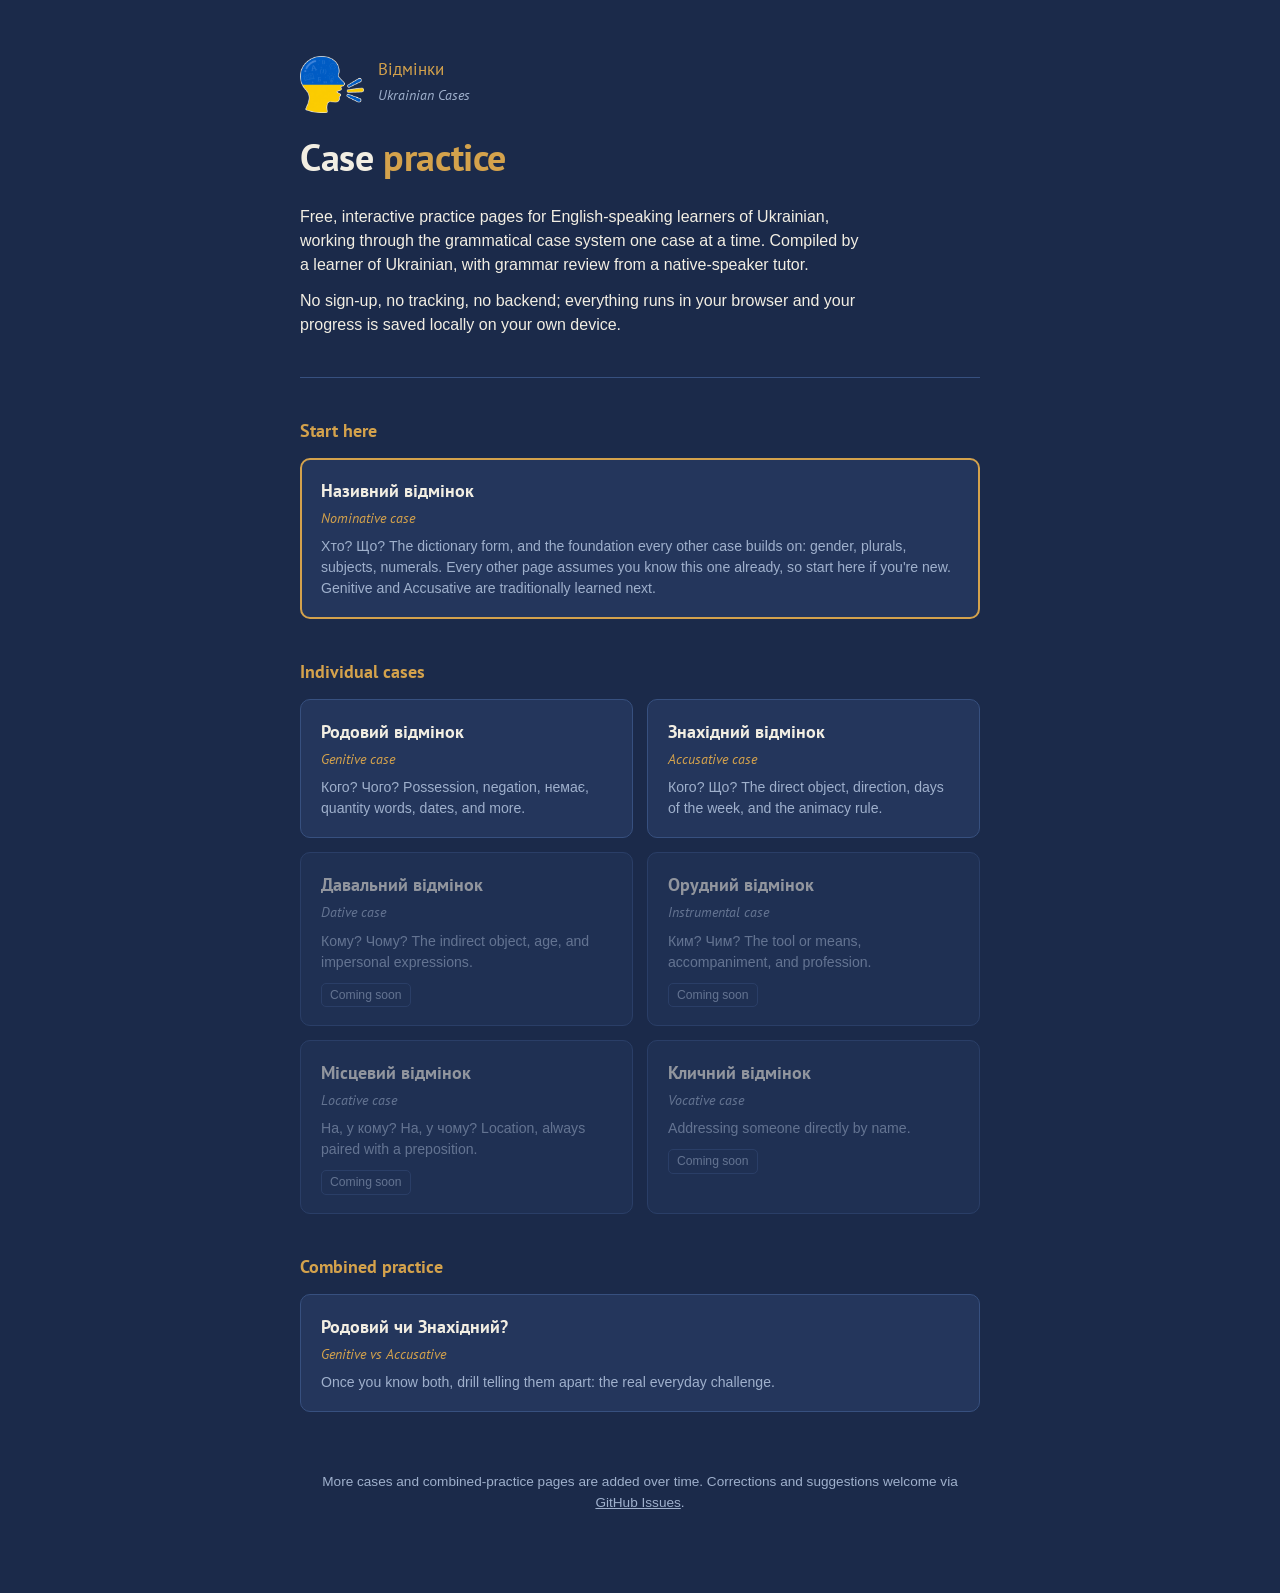
==== index.html @ 448870b7 "Ukrainian Cases: interactive grammar practice site Self-contained, offline-friendly practice pages f" ====
<!DOCTYPE html>
<html lang="uk">
<head>
<meta charset="UTF-8">
<meta name="viewport" content="width=device-width, initial-scale=1.0">
<meta name="color-scheme" content="dark">
<title>Відмінки: Ukrainian Cases Practice</title>
<link rel="preconnect" href="https://fonts.googleapis.com">
<link rel="preconnect" href="https://fonts.gstatic.com" crossorigin>
<link href="https://fonts.googleapis.com/css2?family=PT+Sans:ital,wght@0,400;0,700;1,400;1,700&display=swap" rel="stylesheet">
<link rel="stylesheet" href="shared/style.css">
</head>
<body>
<div class="page-bg">
<div class="wrap">
  <div class="hero">
    <div class="brand-row">
      <img class="ua-logo" src="assets/logo.png" width="64" height="57" alt="Logo: a profile speaking in the colours of the Ukrainian flag">
      <div>
        <p class="eyebrow-uk">Відмінки</p>
        <p class="eyebrow-en">Ukrainian Cases</p>
      </div>
    </div>
    <h1>Case <span class="q-word">practice</span></h1>
    <div class="summary-box">
      <p>Free, interactive practice pages for English-speaking learners of Ukrainian, working through the
      grammatical case system one case at a time. Compiled by a learner of Ukrainian, with grammar review from
      a native-speaker tutor.</p>
      <p>No sign-up, no tracking, no backend; everything runs in your browser and your progress is saved
      locally on your own device.</p>
    </div>
  </div>

  <div class="index-section">
    <h2>Start here</h2>
    <div class="case-grid">
      <a class="case-card featured" href="nominative_case.html">
        <span class="case-uk">Називний відмінок</span>
        <span class="case-en">Nominative case</span>
        <p class="case-desc">Хто? Що? The dictionary form, and the foundation every other case builds on:
        gender, plurals, subjects, numerals. Every other page assumes you know this one already, so start here
        if you're new. Genitive and Accusative are traditionally learned next.</p>
      </a>
    </div>
  </div>

  <div class="index-section">
    <h2>Individual cases</h2>
    <div class="case-grid">
      <a class="case-card" href="genitive_case.html">
        <span class="case-uk">Родовий відмінок</span>
        <span class="case-en">Genitive case</span>
        <p class="case-desc">Кого? Чого? Possession, negation, немає, quantity words, dates, and more.</p>
      </a>
      <a class="case-card" href="accusative_case.html">
        <span class="case-uk">Знахідний відмінок</span>
        <span class="case-en">Accusative case</span>
        <p class="case-desc">Кого? Що? The direct object, direction, days of the week, and the animacy rule.</p>
      </a>
      <div class="case-card disabled">
        <span class="case-uk">Давальний відмінок</span>
        <span class="case-en">Dative case</span>
        <p class="case-desc">Кому? Чому? The indirect object, age, and impersonal expressions.</p>
        <span class="case-soon">Coming soon</span>
      </div>
      <div class="case-card disabled">
        <span class="case-uk">Орудний відмінок</span>
        <span class="case-en">Instrumental case</span>
        <p class="case-desc">Ким? Чим? The tool or means, accompaniment, and profession.</p>
        <span class="case-soon">Coming soon</span>
      </div>
      <div class="case-card disabled">
        <span class="case-uk">Місцевий відмінок</span>
        <span class="case-en">Locative case</span>
        <p class="case-desc">На, у кому? На, у чому? Location, always paired with a preposition.</p>
        <span class="case-soon">Coming soon</span>
      </div>
      <div class="case-card disabled">
        <span class="case-uk">Кличний відмінок</span>
        <span class="case-en">Vocative case</span>
        <p class="case-desc">Addressing someone directly by name.</p>
        <span class="case-soon">Coming soon</span>
      </div>
    </div>
  </div>

  <div class="index-section">
    <h2>Combined practice</h2>
    <div class="case-grid">
      <a class="case-card" href="genitive_vs_accusative.html">
        <span class="case-uk">Родовий чи Знахідний?</span>
        <span class="case-en">Genitive vs Accusative</span>
        <p class="case-desc">Once you know both, drill telling them apart: the real everyday challenge.</p>
      </a>
    </div>
  </div>

  <footer>More cases and combined-practice pages are added over time. Corrections and suggestions welcome via <a href="https://github.com/hazymat/ukrainian-cases/issues" style="color:#9FB0CC">GitHub Issues</a>.</footer>
</div>
</div>
</body>
</html>
---- shared/style.css ----
/* Shared house style for the Ukrainian Cases practice pages. See CONVENTIONS.md. */
*{box-sizing:border-box}
html{background:#1B2A4A}
body{margin:0;background:#1B2A4A;color:#F2EEE3;font-family:-apple-system,BlinkMacSystemFont,'Segoe UI',Roboto,sans-serif;line-height:1.5}
.page-bg{background:#1B2A4A;min-height:100vh;min-height:100dvh;color:#F2EEE3}
.wrap{max-width:720px;margin:0 auto;padding:0 20px 80px}
.hero{padding:56px 0 28px;border-bottom:1px solid #37507F}
.home-link{display:inline-block;color:#9FB0CC;font-size:0.82rem;text-decoration:none;margin:0 0 18px}
.home-link:hover{color:#D4A24C}
.brand-row{display:flex;align-items:center;gap:14px;margin:0 0 16px}
.ua-logo{flex-shrink:0;display:block}
.eyebrow-uk{display:block;color:#D4A24C;font-family:'PT Sans',-apple-system,BlinkMacSystemFont,'Segoe UI',Roboto,sans-serif;font-size:1.05rem;margin:0}
.eyebrow-en{display:block;color:#9FB0CC;font-family:'PT Sans',-apple-system,BlinkMacSystemFont,'Segoe UI',Roboto,sans-serif;font-style:italic;font-size:0.88rem;margin:2px 0 6px}
h1{font-family:'PT Sans',-apple-system,BlinkMacSystemFont,'Segoe UI',Roboto,sans-serif;font-weight:700;font-size:2.4rem;margin:0 0 10px;letter-spacing:-0.01em}
.q-word{color:#D4A24C}
.summary-box{margin-top:18px;color:#F2EEE3}
.summary-box p{margin:0 0 12px;max-width:64ch}
.summary-box ul{margin:0 0 12px;padding-left:22px}
.summary-box li{margin-bottom:8px;max-width:60ch}
.summary-box b{color:#D4A24C}
.summary-box i{color:#9FB0CC;font-style:normal}

.grammar-demo{margin:16px 0}
.gd-cols{display:flex;gap:20px;align-items:flex-end;flex-wrap:wrap}
.gd-col{display:flex;flex-direction:column;align-items:center;gap:6px}
.gd-word{font-weight:700;font-size:1.3rem;color:#F2EEE3}
.gd-word.gd-subject,.gd-caption .gd-subject{color:#3FA88A}
.gd-word.gd-object,.gd-caption .gd-object{color:#D4A24C}
.gd-tag{font-size:0.7rem;text-transform:uppercase;letter-spacing:.04em;color:#9FB0CC;border:1px solid #37507F;border-radius:5px;padding:2px 8px}
.gd-tag.gd-tag-subject{color:#3FA88A;border-color:#3FA88A}
.gd-tag.gd-tag-object{color:#D4A24C;border-color:#D4A24C}
.gd-arrow{align-self:center;color:#D4A24C;font-size:1.3rem;margin:0 -6px 22px}
.gd-en{color:#9FB0CC;font-style:italic;font-size:0.88rem;margin:12px 0 0}
.gd-caption{color:#F2EEE3;font-size:0.9rem;margin:8px 0 0;max-width:64ch}
.gd-caption b{color:#F2EEE3}
.gd-caption i{color:#9FB0CC;font-style:normal}

.progress-bar{position:sticky;top:0;z-index:10;background:rgba(27,42,74,0.96);backdrop-filter:blur(6px);
  border-bottom:1px solid #37507F;padding:10px 20px}
.progress-inner{max-width:720px;width:100%;margin:0 auto;display:flex;justify-content:space-between;align-items:center;font-size:0.85rem;color:#9FB0CC;gap:10px}
.progress-inner strong{color:#F2EEE3}
.track{flex:1;height:6px;background:#233A63;border-radius:3px;margin:0 12px;overflow:hidden}
.fill{height:100%;background:#D4A24C;width:0%;transition:width .3s ease}
.reset-btn{background:none;border:1px solid #37507F;color:#9FB0CC;font-size:0.78rem;padding:5px 10px;border-radius:6px;cursor:pointer;flex-shrink:0}
.reset-btn:hover{border-color:#C4553F;color:#F2C6BA}

.stitch{height:14px;margin:36px 0;background-image:
  linear-gradient(45deg,#37507F 25%,transparent 25%,transparent 75%,#37507F 75%),
  linear-gradient(45deg,#37507F 25%,transparent 25%,transparent 75%,#37507F 75%);
  background-size:14px 14px;background-position:0 0,7px 7px;opacity:.5}

details{margin-top:16px}
details.notes-details{background:linear-gradient(135deg,rgba(255,255,255,0.10),rgba(255,255,255,0.03));border:1px solid rgba(255,255,255,0.22);border-radius:10px;padding:4px 20px;box-shadow:inset 0 1px 0 rgba(255,255,255,0.12),0 8px 20px rgba(0,0,0,0.2)}
details.notes-details[open]{padding-bottom:18px}
details.top-details{background:#24365C;border:1px solid #37507F;border-radius:10px;padding:0}
details.top-details[open]{padding-bottom:6px}
summary{cursor:pointer;font-family:'PT Sans',-apple-system,BlinkMacSystemFont,'Segoe UI',Roboto,sans-serif;font-weight:600;list-style:none;padding:18px 20px;display:flex;align-items:center;justify-content:space-between;gap:10px}
summary::-webkit-details-marker{display:none}
summary::after{content:"+";font-family:-apple-system,BlinkMacSystemFont,'Segoe UI',Roboto,sans-serif;font-size:1.3rem;color:#D4A24C;flex-shrink:0;transition:transform .15s}
details[open]>summary::after{content:"–"}
details:not([open])>*:not(summary){display:none!important}
.notes-details summary{padding-left:0;font-size:1.3rem;color:#F2EEE3}
.notes-details summary::after{color:#F2EEE3}
.notes-icon{font-size:1.4rem;flex-shrink:0}
.title-block{display:flex;flex-direction:column;flex:1;min-width:0}
.top-details summary{font-size:1.25rem;color:#D4A24C}
.top-details .body{padding:0 20px 20px}
.notes-details .body,.notes-details .detail-body{padding:0 0 4px}
.section-desc{color:#9FB0CC;font-size:0.92rem;margin:0 0 18px}
.mode-toggle{display:flex;gap:8px;flex-wrap:wrap;margin:0 0 18px}
.mode-btn{background:#233A63;border:1px solid #37507F;color:#9FB0CC;padding:8px 14px;border-radius:8px;
  font-family:-apple-system,BlinkMacSystemFont,'Segoe UI',Roboto,sans-serif;font-size:0.9rem;cursor:pointer}
.mode-btn:hover{border-color:#D4A24C}
.mode-btn.active{background:rgba(212,162,76,0.18);border-color:#D4A24C;color:#F2EEE3;font-weight:600}

.bi-title-uk{display:block;font-weight:700}
.bi-title-en{display:block;font-weight:400;font-style:italic;color:#9FB0CC}
.notes-details .bi-title-en{color:rgba(242,238,227,0.75)}
.notes-details .bi-title-en, .top-details>summary .bi-title-en{font-size:0.75em;margin-top:2px}

.subtest{background:#1E2F52;border:1px solid #37507F;border-radius:8px;margin-bottom:14px}
.subtest summary{padding:14px 16px;font-family:-apple-system,BlinkMacSystemFont,'Segoe UI',Roboto,sans-serif}
.subtest summary .bi-title-uk{font-size:1rem;color:#F2EEE3}
.subtest summary .bi-title-en{font-size:1rem;color:#D4A24C;font-style:normal;font-weight:400}
.subtest .body{padding:0 16px 16px}
.subtest .desc{color:#9FB0CC;font-size:0.88rem;margin:0 0 14px}

.q{background:#24365C;border:1px solid #37507F;border-radius:10px;padding:18px 20px;margin-bottom:14px}
mark{background:rgba(212,162,76,0.28);color:#F2D9A8;padding:0 3px;border-radius:3px;font-style:normal}

.word-click-wrap{display:flex;flex-wrap:wrap;gap:6px;margin:10px 0 4px;align-items:center}
.word-chip{background:#233A63;border:1px solid #37507F;color:#F2EEE3;padding:7px 11px;border-radius:6px;cursor:pointer;
  font-family:'PT Sans',-apple-system,BlinkMacSystemFont,'Segoe UI',Roboto,sans-serif;font-size:1.05rem;transition:border-color .15s}
.word-chip:hover:not(:disabled){border-color:#D4A24C}
.word-chip:disabled{cursor:default}
.word-chip.correct{background:rgba(76,154,106,0.22);border-color:#4C9A6A;color:#BFE8CE}
.word-chip.incorrect{background:rgba(196,85,63,0.22);border-color:#C4553F;color:#F2C6BA}
.word-chip.struck{text-decoration:line-through;opacity:.65}
.word-chip.none-chip{font-family:-apple-system,BlinkMacSystemFont,'Segoe UI',Roboto,sans-serif;font-size:0.9rem}
.word-chip.flash{animation:chipFlash .6s ease}
@keyframes chipFlash{0%,100%{background:#233A63;border-color:#37507F}50%{background:rgba(212,162,76,.4);border-color:#D4A24C}}
.tick-ok{color:#4C9A6A;font-weight:700;margin-left:4px}
.try-again{color:#D4A24C;font-weight:600;font-size:0.88rem;margin:6px 0 0;display:none}
.try-again.show{display:block}
.click-note{color:#9FB0CC;font-size:0.9rem;margin:8px 0 0}
.why-part{margin-top:14px;padding-top:14px;border-top:1px dashed #37507F}
.why-part.hidden{display:none}

.bracket-row{margin:12px 0 0;color:#9FB0CC;font-size:1.05rem;font-family:'PT Sans',-apple-system,BlinkMacSystemFont,'Segoe UI',Roboto,sans-serif}
.bracket-opt{background:#233A63;border:1px solid #37507F;color:#F2EEE3;padding:6px 12px;border-radius:6px;
  font-family:'PT Sans',-apple-system,BlinkMacSystemFont,'Segoe UI',Roboto,sans-serif;font-size:1.02rem;cursor:pointer;margin:2px 3px}
.bracket-opt:hover:not(:disabled){border-color:#D4A24C}
.bracket-opt:disabled{cursor:default}
.bracket-opt.correct{background:rgba(76,154,106,0.22);border-color:#4C9A6A;color:#BFE8CE}
.bracket-opt.incorrect{background:rgba(196,85,63,0.22);border-color:#C4553F;color:#F2C6BA}
.blank-slot{font-weight:700}
.blank-slot.correct{color:#BFE8CE}
.blank-slot.incorrect{color:#F2C6BA}

.prompt{font-size:1.1rem;margin:0 0 4px}
.uk{font-weight:700;display:block;font-family:'PT Sans',-apple-system,BlinkMacSystemFont,'Segoe UI',Roboto,sans-serif}
.translation{display:block;color:#9FB0CC;font-style:italic;font-weight:400;font-size:0.85rem;margin-top:4px}
.bi-q-uk{display:block;font-weight:700;font-size:0.95rem;color:#F2EEE3;margin:0}
.bi-q-en{display:block;font-weight:400;font-style:italic;font-size:0.82rem;color:#9FB0CC;margin:2px 0 8px}
.word-display{font-family:'PT Sans',-apple-system,BlinkMacSystemFont,'Segoe UI',Roboto,sans-serif;font-size:1.4rem;font-weight:700;color:#F2EEE3;margin:0 0 12px}

.options{display:flex;flex-wrap:wrap;gap:8px;margin-top:6px}
.opt{background:#233A63;border:1px solid #37507F;color:#F2EEE3;padding:9px 16px;border-radius:8px;
  font-family:-apple-system,BlinkMacSystemFont,'Segoe UI',Roboto,sans-serif;font-size:0.98rem;cursor:pointer;transition:border-color .15s}
.opt:hover:not(:disabled){border-color:#D4A24C}
.opt:disabled{cursor:default}
.opt.correct{background:rgba(76,154,106,0.22);border-color:#4C9A6A;color:#BFE8CE}
.opt.incorrect{background:rgba(196,85,63,0.22);border-color:#C4553F;color:#F2C6BA}
.opt.mini{padding:7px 13px;font-size:0.9rem}

.case-part{margin-top:16px;padding-top:16px;border-top:1px dashed #37507F}
.case-part.hidden{display:none}

.fillrow{display:flex;flex-wrap:wrap;gap:8px;margin-top:14px;width:100%}
.fillrow input{flex:1 1 160px;min-width:0;background:#233A63;border:1px solid #37507F;color:#F2EEE3;padding:10px 12px;
  border-radius:8px;font-family:-apple-system,BlinkMacSystemFont,'Segoe UI',Roboto,sans-serif;font-size:1rem}
.fillrow input.correct{border-color:#4C9A6A;background:rgba(76,154,106,0.15)}
.fillrow input.incorrect{border-color:#C4553F;background:rgba(196,85,63,0.15)}
.fillrow button{flex-shrink:0;background:#D4A24C;border:none;color:#1B2A4A;font-weight:600;padding:0 20px;height:42px;border-radius:8px;cursor:pointer}
.fillrow button:disabled{opacity:.5;cursor:default}

.feedback{margin-top:14px;padding-top:14px;border-top:1px dashed #37507F;font-size:0.94rem;display:none}
.feedback.show{display:block}
.feedback .verdict{font-weight:700;margin-bottom:6px}
.feedback .verdict.correct{color:#4C9A6A}
.feedback .verdict.incorrect{color:#C4553F}
.feedback .explain{color:#9FB0CC}
.feedback .explain b{color:#F2EEE3}

.table-scroll{overflow-x:auto;-webkit-overflow-scrolling:touch;margin:10px 0 20px;position:relative;border-radius:8px}
.table-scroll.scrollable::after{content:"";position:absolute;top:0;right:0;bottom:0;width:22px;background:linear-gradient(to right,transparent,rgba(20,30,52,0.85));pointer-events:none}
table.rules{width:100%;min-width:420px;border-collapse:collapse;font-size:0.9rem;margin:0}
@media (max-width:480px){
  table.rules{font-size:0.78rem;min-width:0}
  table.rules th,table.rules td{padding:6px 7px}
}
table.rules th,table.rules td{border:1px solid #37507F;padding:8px 10px;text-align:left}
table.rules th{background:#233A63;color:#D4A24C}
table.rules tr.gr-m{background:rgba(217,164,65,0.10);border-left:3px solid #D9A441}
table.rules tr.gr-f{background:rgba(63,168,138,0.12);border-left:3px solid #3FA88A}
table.rules tr.gr-n{background:rgba(155,126,196,0.14);border-left:3px solid #9B7EC4}
table.rules tr.gr-m td:first-child,table.rules tr.gr-f td:first-child,table.rules tr.gr-n td:first-child{border-left:none}
.gender-legend{display:flex;gap:16px;flex-wrap:wrap;margin:8px 0 10px;font-size:0.85rem;color:#F2EEE3}
.gender-legend span{display:inline-flex;align-items:center;gap:6px}
.gender-legend i{width:10px;height:10px;border-radius:50%;display:inline-block;font-style:normal}
.gender-legend .gr-dot-m{background:#D9A441}
.gender-legend .gr-dot-f{background:#3FA88A}
.gender-legend .gr-dot-n{background:#9B7EC4}
.detail-body h3{font-family:'PT Sans',-apple-system,BlinkMacSystemFont,'Segoe UI',Roboto,sans-serif;color:#D4A24C;font-size:1.15rem;margin:22px 0 8px}
.detail-body h3:first-child{margin-top:6px}
.detail-body ul{padding-left:22px;margin:0 0 14px}
.detail-body li{margin-bottom:6px;font-size:0.94rem}
.detail-body p{font-size:0.94rem;color:#F2EEE3;margin:0 0 12px}
.detail-body i{color:#9FB0CC;font-style:normal}
.detail-body b{color:#D4A24C}

footer{text-align:center;color:#9FB0CC;font-size:0.85rem;margin-top:60px}

.index-section{margin-top:40px}
.index-section h2{font-family:'PT Sans',-apple-system,BlinkMacSystemFont,'Segoe UI',Roboto,sans-serif;color:#D4A24C;font-size:1.1rem;font-weight:600;margin:0 0 14px}
.case-grid{display:grid;grid-template-columns:repeat(auto-fit,minmax(260px,1fr));gap:14px}
.case-card{display:block;background:#24365C;border:1px solid #37507F;border-radius:10px;padding:18px 20px;
  text-decoration:none;transition:border-color .15s}
.case-card:hover{border-color:#D4A24C}
.case-card .case-uk{display:block;font-family:'PT Sans',-apple-system,BlinkMacSystemFont,'Segoe UI',Roboto,sans-serif;font-weight:700;font-size:1.15rem;color:#F2EEE3}
.case-card .case-en{display:block;font-family:'PT Sans',-apple-system,BlinkMacSystemFont,'Segoe UI',Roboto,sans-serif;font-style:italic;color:#D4A24C;font-size:0.9rem;margin:2px 0 8px}
.case-card .case-desc{color:#9FB0CC;font-size:0.88rem;margin:0}
.case-card.disabled{cursor:default;opacity:.55}
.case-card.disabled:hover{border-color:#37507F}
.case-card.disabled .case-en{color:#9FB0CC}
.case-card.featured{border:2px solid #D4A24C;padding:17px 19px}
.case-card .case-soon{display:inline-block;margin-top:10px;font-size:0.76rem;color:#9FB0CC;border:1px solid #37507F;border-radius:5px;padding:2px 8px}
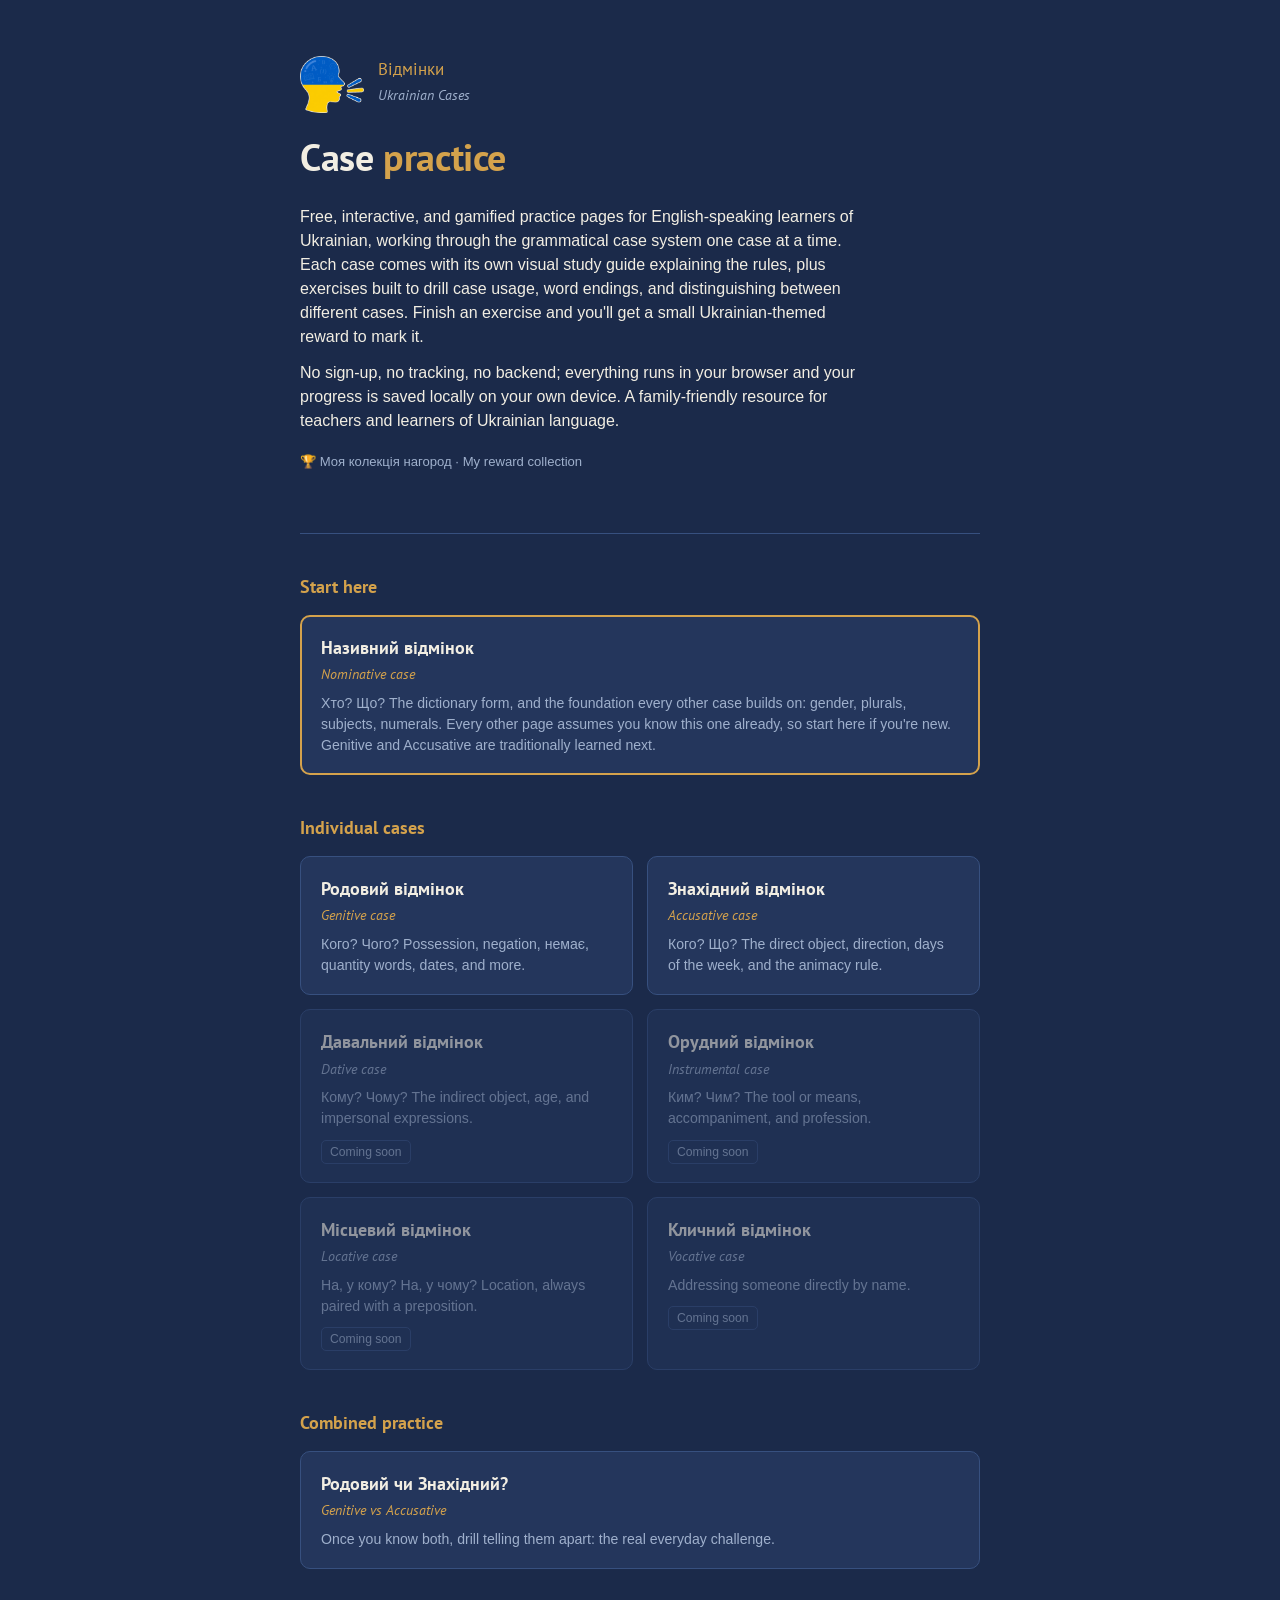
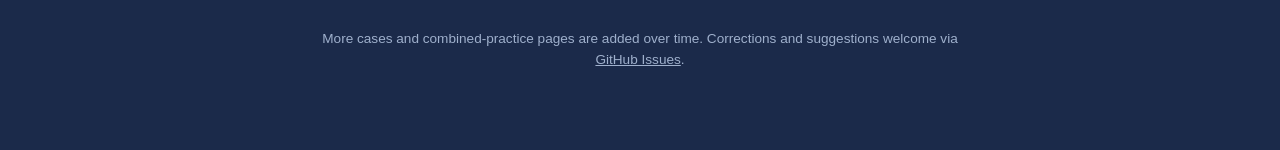
==== commit 2431c9b3: "Add trophy shelf and personal-best record badges; update landing page copy" ====
--- a/index.html
+++ b/index.html
@@ -23,12 +23,14 @@
     </div>
     <h1>Case <span class="q-word">practice</span></h1>
     <div class="summary-box">
-      <p>Free, interactive practice pages for English-speaking learners of Ukrainian, working through the
-      grammatical case system one case at a time. Compiled by a learner of Ukrainian, with grammar review from
-      a native-speaker tutor.</p>
+      <p>Free, interactive, and gamified practice pages for English-speaking learners of Ukrainian, working
+      through the grammatical case system one case at a time. Each case comes with its own visual study guide
+      explaining the rules, plus exercises built to drill case usage, word endings, and distinguishing between
+      different cases. Finish an exercise and you'll get a small Ukrainian-themed reward to mark it.</p>
       <p>No sign-up, no tracking, no backend; everything runs in your browser and your progress is saved
-      locally on your own device.</p>
+      locally on your own device. A family-friendly resource for teachers and learners of Ukrainian language.</p>
     </div>
+    <p style="margin-top:16px"><a class="home-link" href="trophy.html">🏆 Моя колекція нагород · My reward collection</a></p>
   </div>
 
   <div class="index-section">
--- a/shared/style.css
+++ b/shared/style.css
@@ -54,9 +54,9 @@
 details.notes-details[open]{padding-bottom:18px}
 details.top-details{background:#24365C;border:1px solid #37507F;border-radius:10px;padding:0}
 details.top-details[open]{padding-bottom:6px}
-summary{cursor:pointer;font-family:'PT Sans',-apple-system,BlinkMacSystemFont,'Segoe UI',Roboto,sans-serif;font-weight:600;list-style:none;padding:18px 20px;display:flex;align-items:center;justify-content:space-between;gap:10px}
+summary{cursor:pointer;font-family:'PT Sans',-apple-system,BlinkMacSystemFont,'Segoe UI',Roboto,sans-serif;font-weight:600;list-style:none;padding:18px 20px;display:flex;flex-wrap:wrap;align-items:center;justify-content:space-between;gap:10px}
 summary::-webkit-details-marker{display:none}
-summary::after{content:"+";font-family:-apple-system,BlinkMacSystemFont,'Segoe UI',Roboto,sans-serif;font-size:1.3rem;color:#D4A24C;flex-shrink:0;transition:transform .15s}
+summary::after{content:"+";font-family:-apple-system,BlinkMacSystemFont,'Segoe UI',Roboto,sans-serif;font-size:1.3rem;color:#D4A24C;flex-shrink:0;transition:transform .15s;order:1}
 details[open]>summary::after{content:"–"}
 details:not([open])>*:not(summary){display:none!important}
 .notes-details summary{padding-left:0;font-size:1.3rem;color:#F2EEE3}
@@ -65,6 +65,29 @@
 .title-block{display:flex;flex-direction:column;flex:1;min-width:0}
 .top-details summary{font-size:1.25rem;color:#D4A24C}
 .top-details .body{padding:0 20px 20px}
+.top-details.group-complete,.subtest.group-complete{border-color:#4C9A6A}
+.group-status{order:2;flex-basis:100%;display:flex;align-items:center;flex-wrap:wrap;gap:8px;font-family:-apple-system,BlinkMacSystemFont,'Segoe UI',Roboto,sans-serif;font-weight:400;font-size:0.82rem;color:#9FB0CC}
+.group-check{font-size:0.95rem}
+.group-reset{background:none;border:none;padding:0;color:#9FB0CC;text-decoration:underline;text-underline-offset:2px;cursor:pointer;font-size:0.82rem;font-family:inherit}
+.group-reset:hover{color:#D4A24C}
+.celebrate-note{display:flex;flex-direction:column;gap:8px;margin-top:14px;padding:10px 14px;background:rgba(76,154,106,0.12);border:1px solid rgba(76,154,106,0.4);border-radius:8px}
+.celebrate-note[hidden]{display:none}
+.celebrate-row{display:flex;align-items:center;gap:10px}
+.record-badge{display:inline-flex;align-items:center;gap:6px;color:#D4A24C;font-weight:700;font-size:0.82rem}
+.record-badge .en{color:#D4A24C;font-style:italic;font-weight:400;margin-left:4px}
+.celebrate-emoji{font-size:1.3rem;flex-shrink:0;display:inline-flex;align-items:center;gap:2px}
+.emoji-img{width:1em;height:1em;vertical-align:-0.15em}
+.flag-img{width:1.4em;height:auto;border-radius:3px;display:inline-block}
+.flag-wave{animation:flag-wave-kf 2.6s ease-in-out infinite;transform-origin:0% 50%}
+@keyframes flag-wave-kf{0%,100%{transform:skewY(0deg) scaleY(1)}25%{transform:skewY(-4deg) scaleY(0.97)}50%{transform:skewY(0deg) scaleY(1)}75%{transform:skewY(4deg) scaleY(0.97)}}
+@media (prefers-reduced-motion: reduce){.flag-wave{animation:none}}
+.celebrate-text{color:#BFE8CE;font-size:0.92rem}
+.celebrate-text .en{display:block;color:#9FB0CC;font-style:italic;margin-top:4px}
+.celebrate-text .en .uk-word{font-style:normal;color:#F2EEE3}
+@keyframes celebrate-pulse-top{0%,100%{background-color:#24365C}50%{background-color:rgba(76,154,106,0.45)}}
+@keyframes celebrate-pulse-sub{0%,100%{background-color:#1E2F52}50%{background-color:rgba(76,154,106,0.45)}}
+.top-details.celebrate-pulse{animation:celebrate-pulse-top 0.7s ease-in-out 2}
+.subtest.celebrate-pulse{animation:celebrate-pulse-sub 0.7s ease-in-out 2}
 .notes-details .body,.notes-details .detail-body{padding:0 0 4px}
 .section-desc{color:#9FB0CC;font-size:0.92rem;margin:0 0 18px}
 .mode-toggle{display:flex;gap:8px;flex-wrap:wrap;margin:0 0 18px}
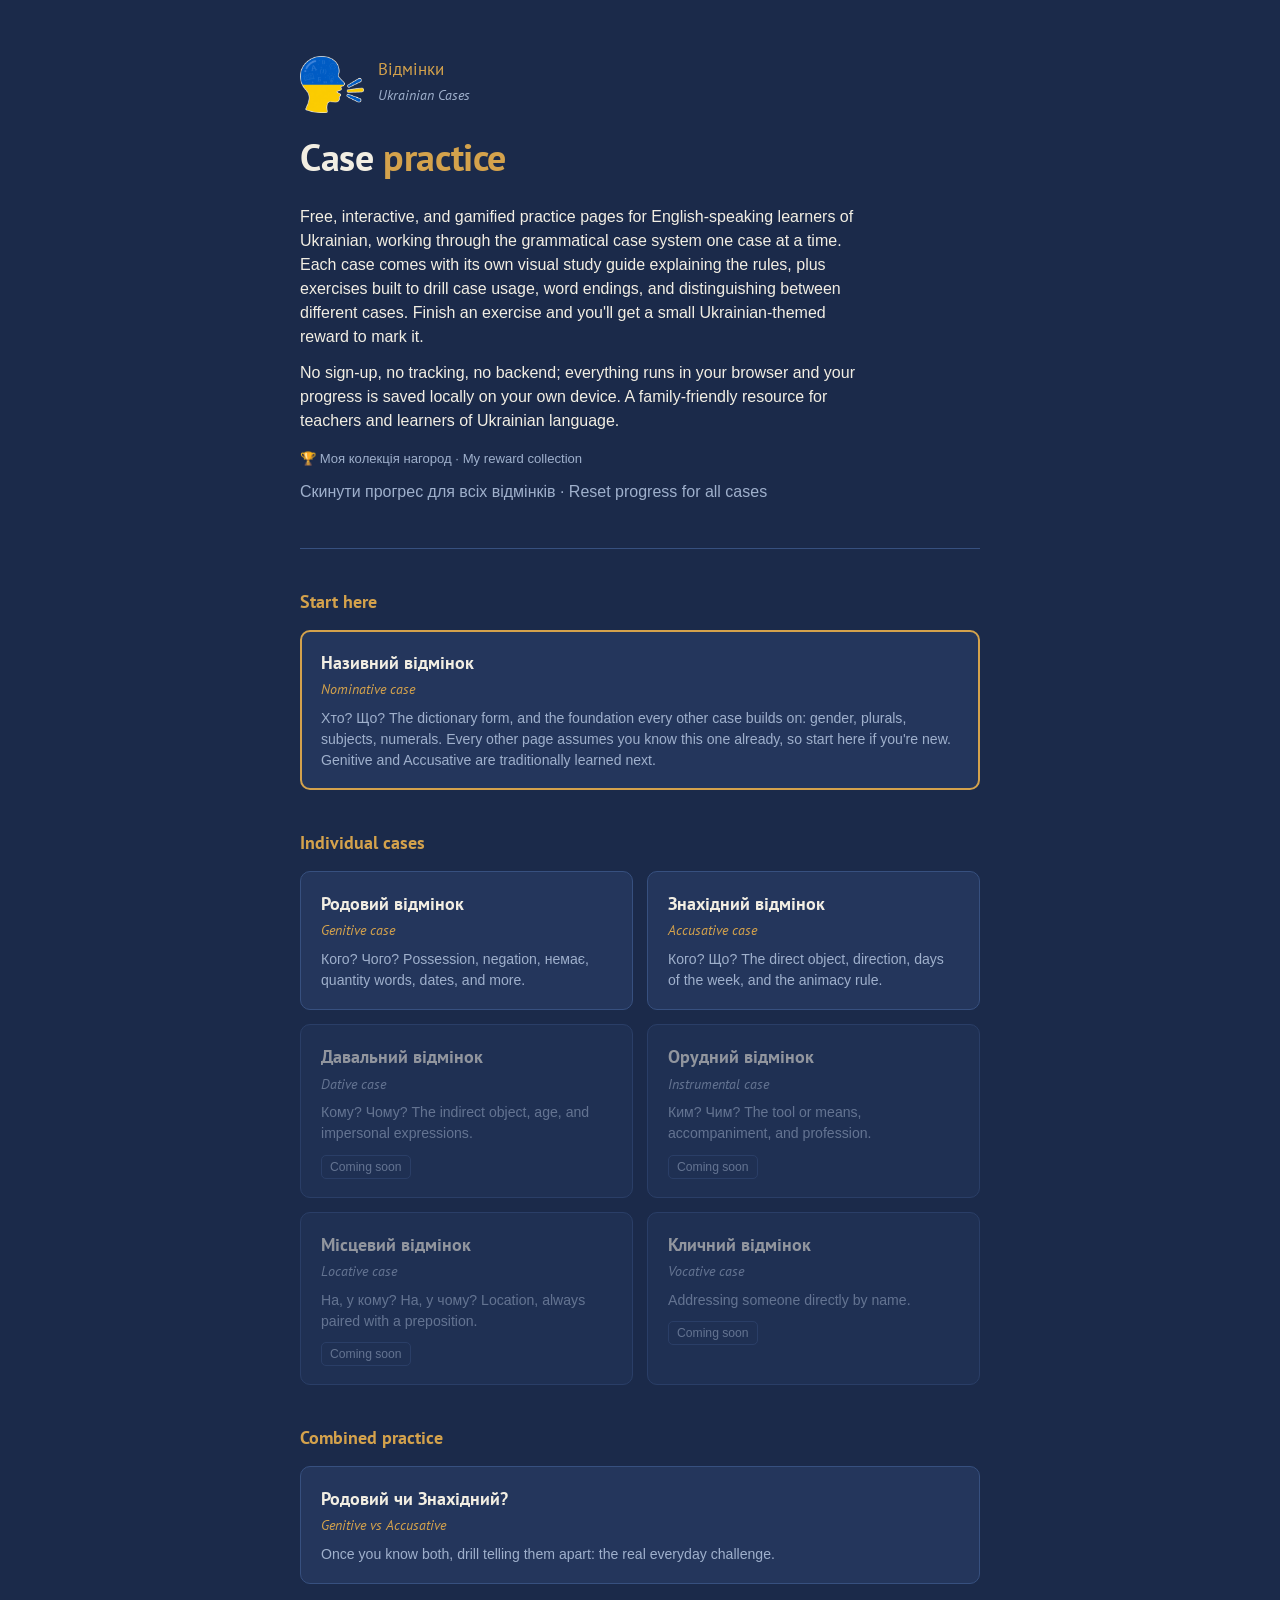
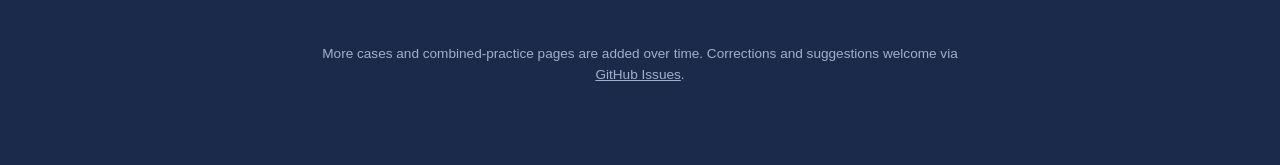
==== commit b8a57302: "Add reset-all-cases button to index page with confirmation" ====
--- a/index.html
+++ b/index.html
@@ -30,7 +30,10 @@
       <p>No sign-up, no tracking, no backend; everything runs in your browser and your progress is saved
       locally on your own device. A family-friendly resource for teachers and learners of Ukrainian language.</p>
     </div>
-    <p style="margin-top:16px"><a class="home-link" href="trophy.html">🏆 Моя колекція нагород · My reward collection</a></p>
+    <p style="margin-top:16px;display:flex;flex-wrap:wrap;justify-content:space-between;align-items:center;gap:12px">
+      <a class="home-link" href="trophy.html" style="margin:0">🏆 Моя колекція нагород · My reward collection</a>
+      <button type="button" id="resetAllBtn" class="home-link" style="margin:0;background:none;border:none;padding:0;cursor:pointer;font:inherit" hidden>Скинути прогрес для всіх відмінків · Reset progress for all cases</button>
+    </p>
   </div>
 
   <div class="index-section">
@@ -100,5 +103,37 @@
   <footer>More cases and combined-practice pages are added over time. Corrections and suggestions welcome via <a href="https://github.com/hazymat/ukrainian-cases/issues" style="color:#9FB0CC">GitHub Issues</a>.</footer>
 </div>
 </div>
+
+<script>
+// Every case page's own progress lives under its own localStorage key; a page is "started" the
+// moment it has any saved key at all (STORE only ever gets keys written via an actual answer).
+const CASE_STORAGE_KEYS = [
+  "uk_case_nominative_progress_v1",
+  "uk_case_genitive_progress_v2",
+  "uk_case_accusative_progress_v2",
+  "uk_case_mixed_progress_v1"
+];
+function anyCaseStarted(){
+  return CASE_STORAGE_KEYS.some(key=>{
+    try{
+      const raw = localStorage.getItem(key);
+      if(!raw) return false;
+      return Object.keys(JSON.parse(raw)).length > 0;
+    }catch(e){ return false; }
+  });
+}
+const resetAllBtn = document.getElementById("resetAllBtn");
+if(resetAllBtn){
+  if(anyCaseStarted()) resetAllBtn.hidden = false;
+  resetAllBtn.addEventListener("click", ()=>{
+    const ok = confirm("Це скине весь твій прогрес. Усі твої трофеї зникнуть! Ти впевнений(-а)?\nThis will reset all your progress. All your trophies will disappear! Are you sure?");
+    if(!ok) return;
+    CASE_STORAGE_KEYS.forEach(key=>{ try{ localStorage.removeItem(key); }catch(e){} });
+    try{ localStorage.removeItem("uk_cases_reward_bag_v1"); }catch(e){}
+    try{ sessionStorage.clear(); }catch(e){}
+    location.reload();
+  });
+}
+</script>
 </body>
 </html>
--- a/shared/style.css
+++ b/shared/style.css
@@ -14,6 +14,23 @@
 h1{font-family:'PT Sans',-apple-system,BlinkMacSystemFont,'Segoe UI',Roboto,sans-serif;font-weight:700;font-size:2.4rem;margin:0 0 10px;letter-spacing:-0.01em}
 .q-word{color:#D4A24C}
 .summary-box{margin-top:18px;color:#F2EEE3}
+.trophy-box{margin:0 0 24px;background:#24365C;border:1px solid #37507F;border-radius:10px;padding:16px 20px}
+.trophy-box-title{margin:0 0 12px;font-family:'PT Sans',-apple-system,BlinkMacSystemFont,'Segoe UI',Roboto,sans-serif;font-weight:700;font-size:0.95rem;color:#F2EEE3}
+.trophy-box-title .en{display:block;font-weight:400;font-style:italic;color:#9FB0CC;font-size:0.8rem;margin-top:2px}
+.trophy-box-body{display:flex;flex-direction:column;gap:10px}
+.trophy-box-icons{display:flex;flex-wrap:wrap;align-items:flex-end;gap:10px}
+.trophy-box-icon{box-sizing:border-box;flex-shrink:0;display:inline-flex;align-items:center;justify-content:center;width:2.6em;height:2.6em;line-height:1;font-size:1.5rem;background:#1E2F52;border:1px solid #37507F;border-radius:9px;font-family:inherit;padding:0;cursor:pointer;box-shadow:0 3px 4px rgba(0,0,0,0.35)}
+button.trophy-box-icon:hover{border-color:#D4A24C}
+button.trophy-box-icon.is-active{border-color:#D4A24C;background:rgba(212,162,76,0.15)}
+.trophy-box-icon-placeholder{background:rgba(30,47,82,0.5);border-style:dashed;opacity:0.45;filter:grayscale(1);cursor:default}
+.trophy-box-detail{background:#1E2F52;border:1px solid #37507F;border-radius:8px;padding:10px 14px;color:#BFE8CE;font-size:0.9rem;font-weight:700}
+.trophy-box-detail .en{display:block;margin-top:4px;color:#9FB0CC;font-style:italic;font-weight:400}
+.trophy-box-detail .en .uk-word{font-style:normal;color:#F2EEE3}
+.trophy-box-empty-row{display:flex;align-items:center;gap:12px}
+.trophy-box-empty{color:#9FB0CC;font-size:0.9rem;margin:0}
+.trophy-box-empty .en{display:block;font-style:italic;margin-top:2px}
+.trophy-box-link{display:block;color:#D4A24C;font-size:0.82rem;text-decoration:none;border-top:1px solid #37507F;padding-top:10px;margin-top:2px}
+.trophy-box-link:hover{text-decoration:underline}
 .summary-box p{margin:0 0 12px;max-width:64ch}
 .summary-box ul{margin:0 0 12px;padding-left:22px}
 .summary-box li{margin-bottom:8px;max-width:60ch}
@@ -67,12 +84,17 @@
 .top-details .body{padding:0 20px 20px}
 .top-details.group-complete,.subtest.group-complete{border-color:#4C9A6A}
 .group-status{order:2;flex-basis:100%;display:flex;align-items:center;flex-wrap:wrap;gap:8px;font-family:-apple-system,BlinkMacSystemFont,'Segoe UI',Roboto,sans-serif;font-weight:400;font-size:0.82rem;color:#9FB0CC}
-.group-check{font-size:0.95rem}
+.group-status:empty{display:none}
 .group-reset{background:none;border:none;padding:0;color:#9FB0CC;text-decoration:underline;text-underline-offset:2px;cursor:pointer;font-size:0.82rem;font-family:inherit}
 .group-reset:hover{color:#D4A24C}
-.celebrate-note{display:flex;flex-direction:column;gap:8px;margin-top:14px;padding:10px 14px;background:rgba(76,154,106,0.12);border:1px solid rgba(76,154,106,0.4);border-radius:8px}
+.celebrate-note{order:2;flex-basis:100%;display:flex;flex-direction:column;gap:8px;margin-top:14px;padding:10px 14px;background:rgba(76,154,106,0.12);border:1px solid rgba(76,154,106,0.4);border-radius:8px}
 .celebrate-note[hidden]{display:none}
 .celebrate-row{display:flex;align-items:center;gap:10px}
+.celebrate-tags{display:flex;align-items:center;gap:10px}
+.celebrate-badges{display:flex;align-items:center;flex-wrap:wrap;gap:10px}
+.celebrate-reset{margin-left:auto;flex-shrink:0;background:none;border:none;padding:0;color:#9FB0CC;text-decoration:underline;text-underline-offset:2px;cursor:pointer;font-size:0.82rem;font-family:inherit;white-space:nowrap}
+.celebrate-reset:hover{color:#D4A24C}
+.score-badge{display:inline-block;background:#233A63;border:1px solid #37507F;color:#F2EEE3;font-weight:700;font-size:0.8rem;padding:2px 9px;border-radius:999px;font-variant-numeric:tabular-nums}
 .record-badge{display:inline-flex;align-items:center;gap:6px;color:#D4A24C;font-weight:700;font-size:0.82rem}
 .record-badge .en{color:#D4A24C;font-style:italic;font-weight:400;margin-left:4px}
 .celebrate-emoji{font-size:1.3rem;flex-shrink:0;display:inline-flex;align-items:center;gap:2px}
@@ -109,6 +131,9 @@
 .subtest .desc{color:#9FB0CC;font-size:0.88rem;margin:0 0 14px}
 
 .q{background:#24365C;border:1px solid #37507F;border-radius:10px;padding:18px 20px;margin-bottom:14px}
+.q.q-skipped{background:rgba(212,162,76,0.1);border-color:rgba(212,162,76,0.55)}
+.skip-tag{display:flex;align-items:center;gap:8px;margin:0 0 14px;padding:8px 12px;background:rgba(212,162,76,0.15);border:1px solid rgba(212,162,76,0.4);border-radius:8px;color:#D4A24C;font-size:0.85rem;font-weight:600}
+.skip-tag .en{color:#D4A24C;font-style:italic;font-weight:400;margin-left:4px}
 mark{background:rgba(212,162,76,0.28);color:#F2D9A8;padding:0 3px;border-radius:3px;font-style:normal}
 
 .word-click-wrap{display:flex;flex-wrap:wrap;gap:6px;margin:10px 0 4px;align-items:center}
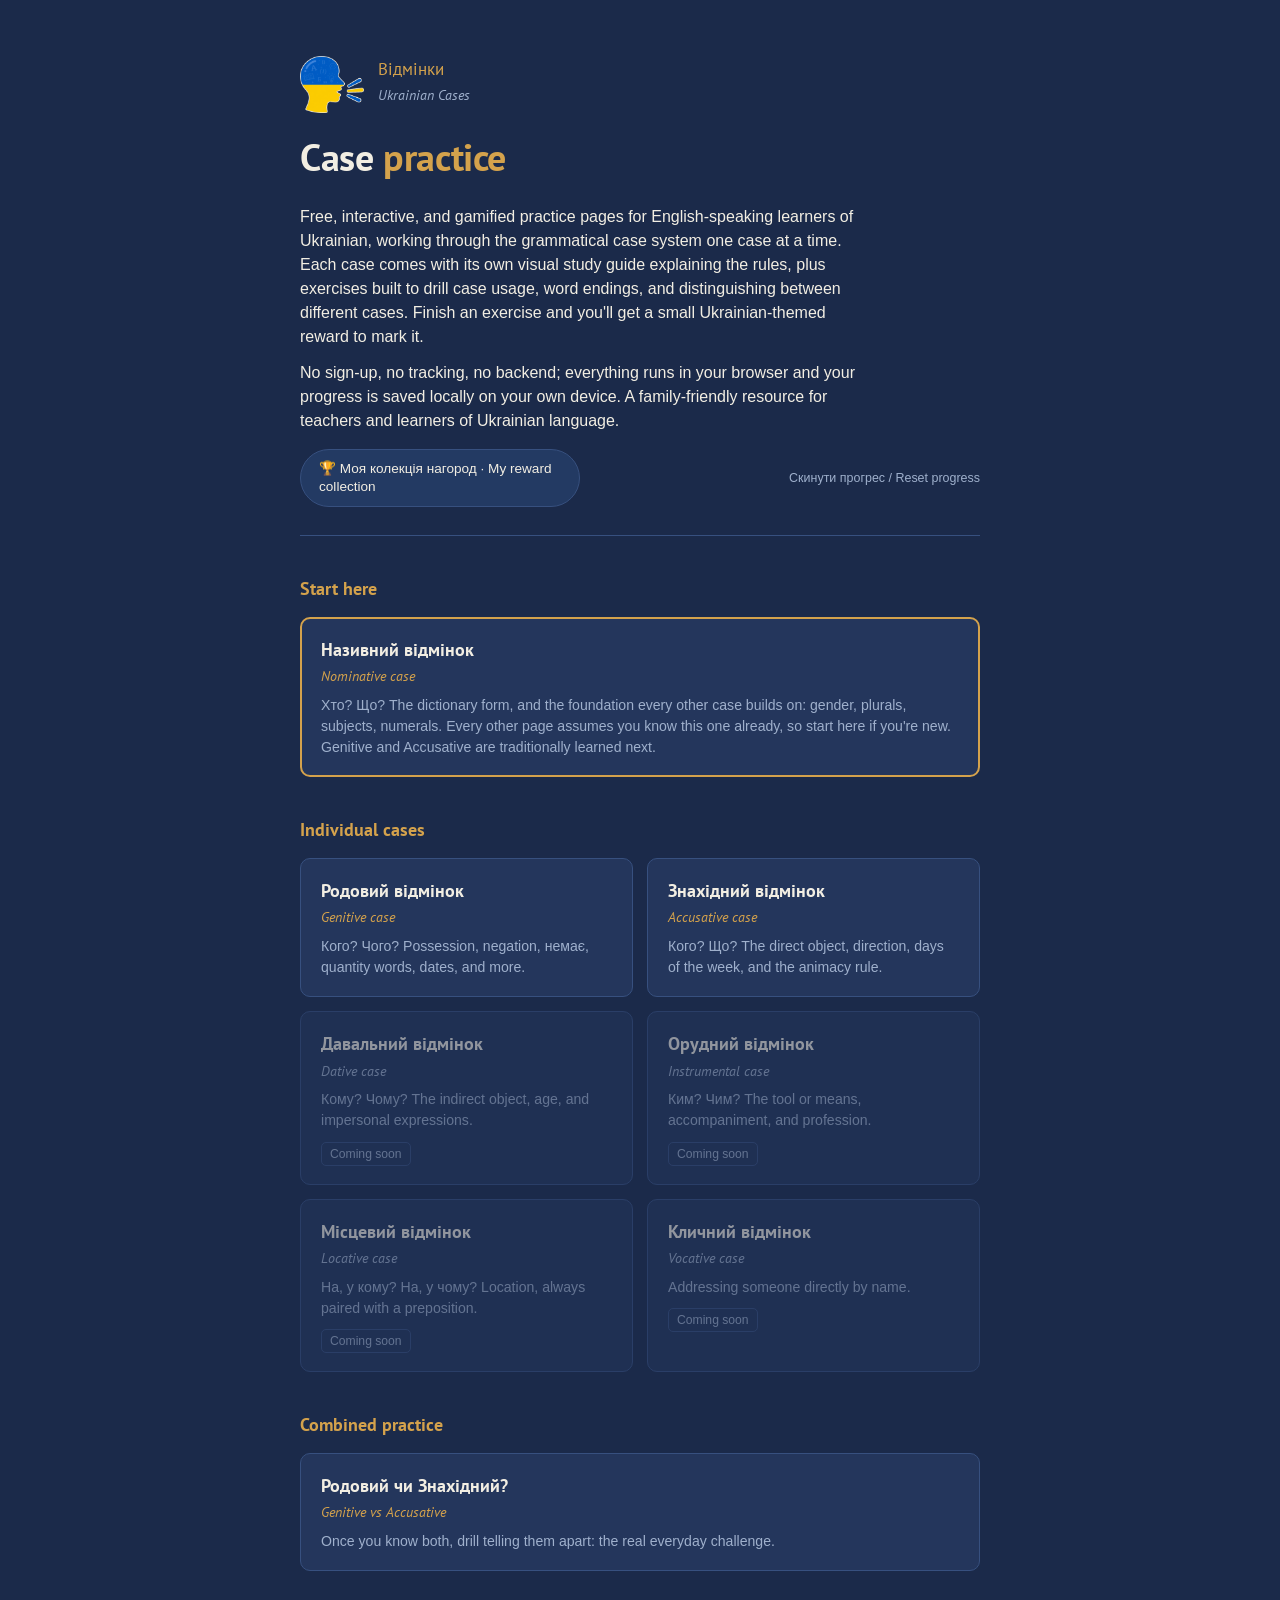
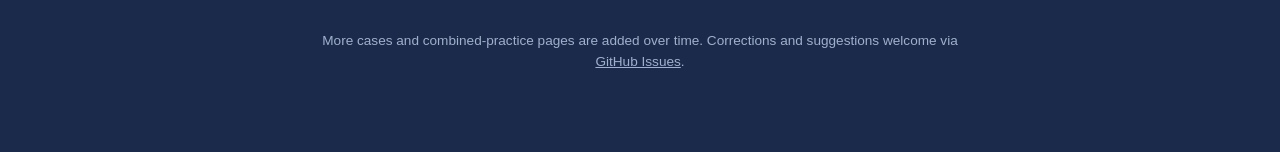
==== commit 06f29355: "Turn trophy link into a pill and shorten the reset-all label to fit on one line" ====
--- a/index.html
+++ b/index.html
@@ -30,10 +30,10 @@
       <p>No sign-up, no tracking, no backend; everything runs in your browser and your progress is saved
       locally on your own device. A family-friendly resource for teachers and learners of Ukrainian language.</p>
     </div>
-    <p style="margin-top:16px;display:flex;flex-wrap:wrap;justify-content:space-between;align-items:center;gap:12px">
-      <a class="home-link" href="trophy.html" style="margin:0">🏆 Моя колекція нагород · My reward collection</a>
-      <button type="button" id="resetAllBtn" class="home-link" style="margin:0;background:none;border:none;padding:0;cursor:pointer;font:inherit" hidden>Скинути прогрес для всіх відмінків · Reset progress for all cases</button>
-    </p>
+    <div style="margin-top:16px;display:flex;flex-wrap:wrap;justify-content:space-between;align-items:center;gap:12px">
+      <a class="trophy-pill" href="trophy.html">🏆 Моя колекція нагород · My reward collection</a>
+      <button type="button" id="resetAllBtn" class="home-link" style="margin:0;background:none;border:none;padding:0;cursor:pointer;font:inherit;font-size:0.78rem;white-space:nowrap" hidden>Скинути прогрес / Reset progress</button>
+    </div>
   </div>
 
   <div class="index-section">
--- a/shared/style.css
+++ b/shared/style.css
@@ -6,6 +6,8 @@
 .wrap{max-width:720px;margin:0 auto;padding:0 20px 80px}
 .hero{padding:56px 0 28px;border-bottom:1px solid #37507F}
 .home-link{display:inline-block;color:#9FB0CC;font-size:0.82rem;text-decoration:none;margin:0 0 18px}
+.trophy-pill{display:inline-block;max-width:280px;background:#233A63;border:1px solid #37507F;border-radius:999px;padding:10px 18px;color:#F2EEE3;text-decoration:none;font-size:0.85rem;line-height:1.35}
+.trophy-pill:hover{border-color:#D4A24C;color:#D4A24C}
 .home-link:hover{color:#D4A24C}
 .brand-row{display:flex;align-items:center;gap:14px;margin:0 0 16px}
 .ua-logo{flex-shrink:0;display:block}
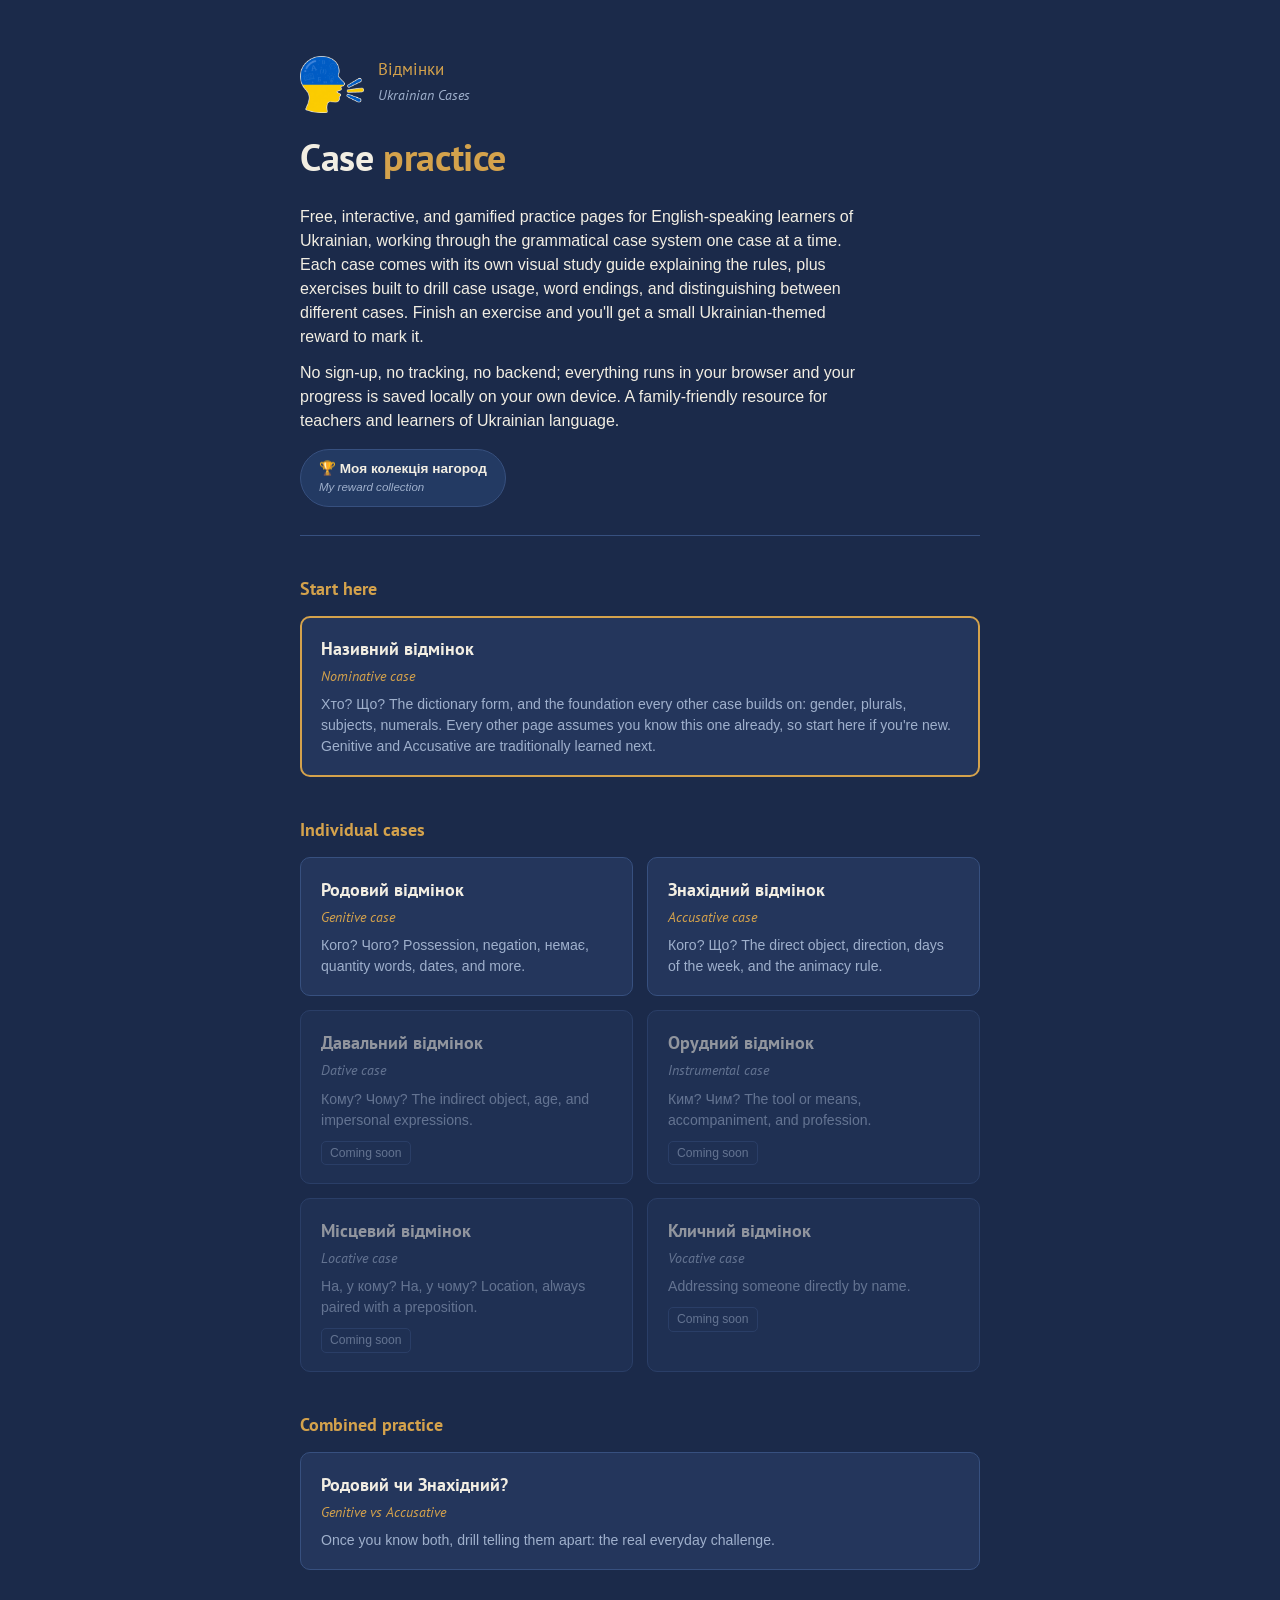
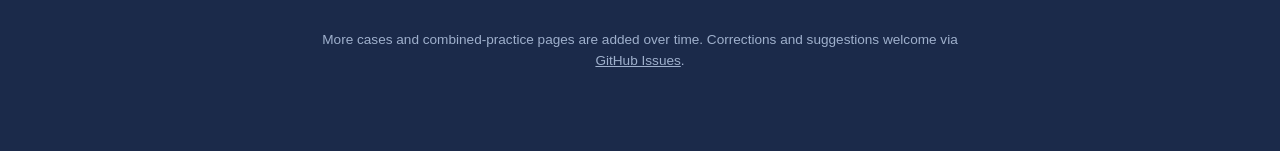
==== commit 7678c9c0: "Split pill/reset link by language with matching indent and underline" ====
--- a/index.html
+++ b/index.html
@@ -31,8 +31,8 @@
       locally on your own device. A family-friendly resource for teachers and learners of Ukrainian language.</p>
     </div>
     <div style="margin-top:16px;display:flex;flex-wrap:wrap;justify-content:space-between;align-items:center;gap:12px">
-      <a class="trophy-pill" href="trophy.html">🏆 Моя колекція нагород · My reward collection</a>
-      <button type="button" id="resetAllBtn" class="home-link" style="margin:0;background:none;border:none;padding:0;cursor:pointer;font:inherit;font-size:0.78rem;white-space:nowrap" hidden>Скинути прогрес / Reset progress</button>
+      <a class="trophy-pill" href="trophy.html"><span class="pill-uk">🏆 Моя колекція нагород</span><span class="pill-en">My reward collection</span></a>
+      <button type="button" id="resetAllBtn" class="reset-all-link" hidden><span class="reset-uk">Скинути прогрес</span> / <span class="reset-en">Reset progress</span></button>
     </div>
   </div>
 
--- a/shared/style.css
+++ b/shared/style.css
@@ -7,7 +7,14 @@
 .hero{padding:56px 0 28px;border-bottom:1px solid #37507F}
 .home-link{display:inline-block;color:#9FB0CC;font-size:0.82rem;text-decoration:none;margin:0 0 18px}
 .trophy-pill{display:inline-block;max-width:280px;background:#233A63;border:1px solid #37507F;border-radius:999px;padding:10px 18px;color:#F2EEE3;text-decoration:none;font-size:0.85rem;line-height:1.35}
-.trophy-pill:hover{border-color:#D4A24C;color:#D4A24C}
+.trophy-pill:hover{border-color:#D4A24C}
+.trophy-pill:hover .pill-uk{color:#D4A24C}
+.pill-uk{display:block;font-weight:700}
+.pill-en{display:block;font-style:italic;color:#9FB0CC;font-size:0.85em;margin-top:2px}
+.reset-all-link{margin:0;background:none;border:none;padding:0;cursor:pointer;font:inherit;font-size:0.78rem;white-space:nowrap;color:#9FB0CC}
+.reset-all-link .reset-uk{text-decoration:underline;text-underline-offset:2px;color:#F2EEE3}
+.reset-all-link .reset-en{text-decoration:underline;text-underline-offset:2px;font-style:italic;color:#9FB0CC}
+.reset-all-link:hover .reset-uk,.reset-all-link:hover .reset-en{color:#D4A24C}
 .home-link:hover{color:#D4A24C}
 .brand-row{display:flex;align-items:center;gap:14px;margin:0 0 16px}
 .ua-logo{flex-shrink:0;display:block}
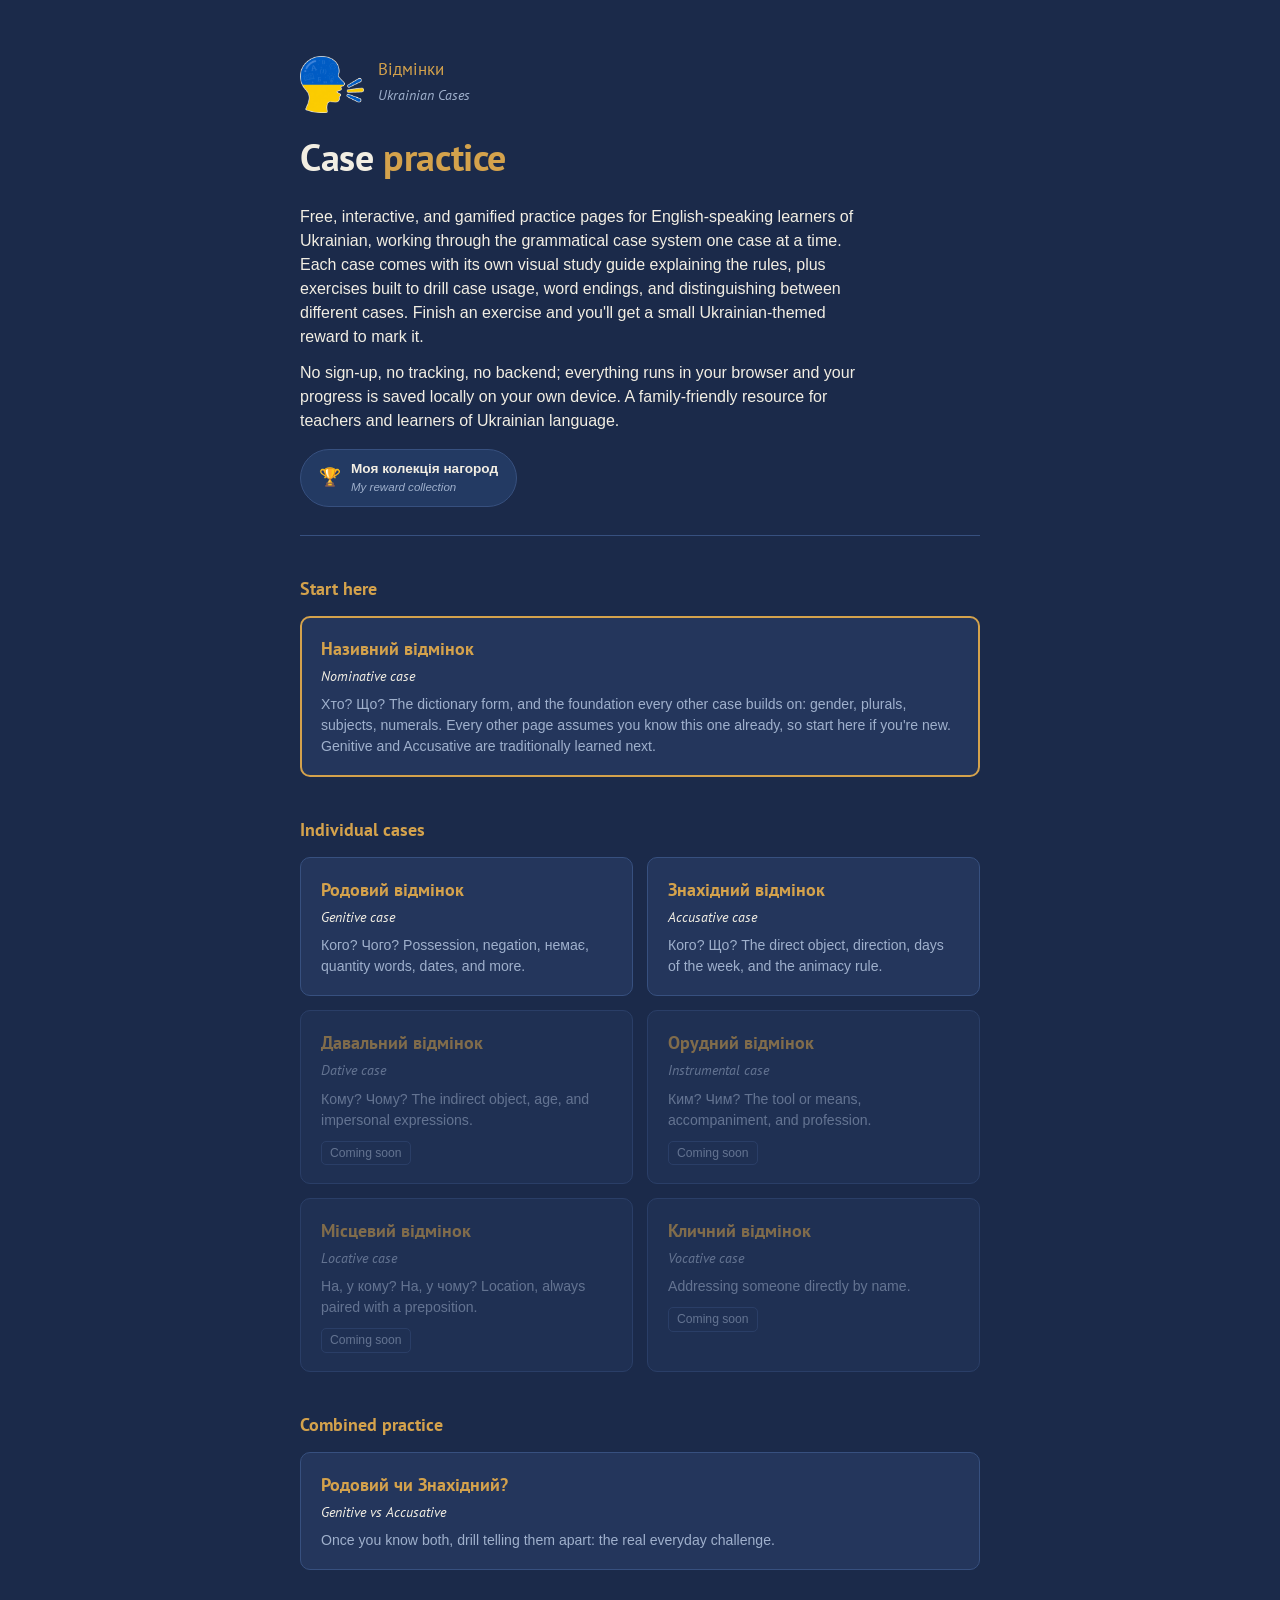
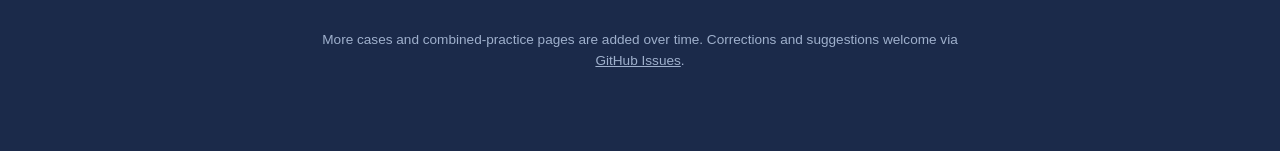
==== commit d1aa4087: "Move trophy emoji out of the pill text so both language lines truly align" ====
--- a/index.html
+++ b/index.html
@@ -31,7 +31,7 @@
       locally on your own device. A family-friendly resource for teachers and learners of Ukrainian language.</p>
     </div>
     <div style="margin-top:16px;display:flex;flex-wrap:wrap;justify-content:space-between;align-items:center;gap:12px">
-      <a class="trophy-pill" href="trophy.html"><span class="pill-uk">🏆 Моя колекція нагород</span><span class="pill-en">My reward collection</span></a>
+      <a class="trophy-pill" href="trophy.html"><span class="pill-icon">🏆</span><span class="pill-text"><span class="pill-uk">Моя колекція нагород</span><span class="pill-en">My reward collection</span></span></a>
       <button type="button" id="resetAllBtn" class="reset-all-link" hidden><span class="reset-uk">Скинути прогрес</span> / <span class="reset-en">Reset progress</span></button>
     </div>
   </div>
--- a/shared/style.css
+++ b/shared/style.css
@@ -6,11 +6,13 @@
 .wrap{max-width:720px;margin:0 auto;padding:0 20px 80px}
 .hero{padding:56px 0 28px;border-bottom:1px solid #37507F}
 .home-link{display:inline-block;color:#9FB0CC;font-size:0.82rem;text-decoration:none;margin:0 0 18px}
-.trophy-pill{display:inline-block;max-width:280px;background:#233A63;border:1px solid #37507F;border-radius:999px;padding:10px 18px;color:#F2EEE3;text-decoration:none;font-size:0.85rem;line-height:1.35}
+.trophy-pill{display:inline-flex;align-items:center;gap:10px;max-width:280px;background:#233A63;border:1px solid #37507F;border-radius:999px;padding:10px 18px;color:#F2EEE3;text-decoration:none;font-size:0.85rem;line-height:1.35}
 .trophy-pill:hover{border-color:#D4A24C}
 .trophy-pill:hover .pill-uk{color:#D4A24C}
-.pill-uk{display:block;font-weight:700}
-.pill-en{display:block;font-style:italic;color:#9FB0CC;font-size:0.85em;margin-top:2px}
+.pill-icon{flex-shrink:0;font-size:1.3em}
+.pill-text{display:flex;flex-direction:column;min-width:0}
+.pill-uk{font-weight:700}
+.pill-en{font-style:italic;color:#9FB0CC;font-size:0.85em;margin-top:2px}
 .reset-all-link{margin:0;background:none;border:none;padding:0;cursor:pointer;font:inherit;font-size:0.78rem;white-space:nowrap;color:#9FB0CC}
 .reset-all-link .reset-uk{text-decoration:underline;text-underline-offset:2px;color:#F2EEE3}
 .reset-all-link .reset-en{text-decoration:underline;text-underline-offset:2px;font-style:italic;color:#9FB0CC}
@@ -78,7 +80,7 @@
 details{margin-top:16px}
 details.notes-details{background:linear-gradient(135deg,rgba(255,255,255,0.10),rgba(255,255,255,0.03));border:1px solid rgba(255,255,255,0.22);border-radius:10px;padding:4px 20px;box-shadow:inset 0 1px 0 rgba(255,255,255,0.12),0 8px 20px rgba(0,0,0,0.2)}
 details.notes-details[open]{padding-bottom:18px}
-details.top-details{background:#24365C;border:1px solid #37507F;border-radius:10px;padding:0}
+details.top-details{position:relative;background:#24365C;border:1px solid #37507F;border-radius:10px;padding:0}
 details.top-details[open]{padding-bottom:6px}
 summary{cursor:pointer;font-family:'PT Sans',-apple-system,BlinkMacSystemFont,'Segoe UI',Roboto,sans-serif;font-weight:600;list-style:none;padding:18px 20px;display:flex;flex-wrap:wrap;align-items:center;justify-content:space-between;gap:10px}
 summary::-webkit-details-marker{display:none}
@@ -96,7 +98,7 @@
 .group-status:empty{display:none}
 .group-reset{background:none;border:none;padding:0;color:#9FB0CC;text-decoration:underline;text-underline-offset:2px;cursor:pointer;font-size:0.82rem;font-family:inherit}
 .group-reset:hover{color:#D4A24C}
-.celebrate-note{order:2;flex-basis:100%;display:flex;flex-direction:column;gap:8px;margin-top:14px;padding:10px 14px;background:rgba(76,154,106,0.12);border:1px solid rgba(76,154,106,0.4);border-radius:8px}
+.celebrate-note{position:relative;order:2;flex-basis:100%;display:flex;flex-direction:column;gap:8px;margin-top:14px;padding:10px 14px;background:rgba(76,154,106,0.12);border:1px solid rgba(76,154,106,0.4);border-radius:8px}
 .celebrate-note[hidden]{display:none}
 .celebrate-row{display:flex;align-items:center;gap:10px}
 .celebrate-tags{display:flex;align-items:center;gap:10px}
@@ -105,7 +107,7 @@
 .celebrate-reset:hover{color:#D4A24C}
 .score-badge{display:inline-block;background:#233A63;border:1px solid #37507F;color:#F2EEE3;font-weight:700;font-size:0.8rem;padding:2px 9px;border-radius:999px;font-variant-numeric:tabular-nums}
 .record-badge{display:inline-flex;align-items:center;gap:6px;color:#D4A24C;font-weight:700;font-size:0.82rem}
-.record-badge .en{color:#D4A24C;font-style:italic;font-weight:400;margin-left:4px}
+.record-badge .en{color:#9FB0CC;font-style:italic;font-weight:400;margin-left:4px}
 .celebrate-emoji{font-size:1.3rem;flex-shrink:0;display:inline-flex;align-items:center;gap:2px}
 .emoji-img{width:1em;height:1em;vertical-align:-0.15em}
 .flag-img{width:1.4em;height:auto;border-radius:3px;display:inline-block}
@@ -119,6 +121,9 @@
 @keyframes celebrate-pulse-sub{0%,100%{background-color:#1E2F52}50%{background-color:rgba(76,154,106,0.45)}}
 .top-details.celebrate-pulse{animation:celebrate-pulse-top 0.7s ease-in-out 2}
 .subtest.celebrate-pulse{animation:celebrate-pulse-sub 0.7s ease-in-out 2}
+.confetti-burst{position:absolute;top:0;right:0;bottom:0;left:0;overflow:visible;pointer-events:none;z-index:5}
+.confetti-piece{position:absolute;top:-12px;width:7px;height:12px;opacity:0.95;animation:confetti-fall 1.1s steps(9) forwards}
+@keyframes confetti-fall{0%{transform:translateY(0) rotate(0deg);opacity:1}100%{transform:translateY(170px) rotate(var(--rot,180deg));opacity:0}}
 .notes-details .body,.notes-details .detail-body{padding:0 0 4px}
 .section-desc{color:#9FB0CC;font-size:0.92rem;margin:0 0 18px}
 .mode-toggle{display:flex;gap:8px;flex-wrap:wrap;margin:0 0 18px}
@@ -128,21 +133,21 @@
 .mode-btn.active{background:rgba(212,162,76,0.18);border-color:#D4A24C;color:#F2EEE3;font-weight:600}
 
 .bi-title-uk{display:block;font-weight:700}
-.bi-title-en{display:block;font-weight:400;font-style:italic;color:#9FB0CC}
+.bi-title-en{display:block;font-weight:400;font-style:italic;color:#F2EEE3}
 .notes-details .bi-title-en{color:rgba(242,238,227,0.75)}
 .notes-details .bi-title-en, .top-details>summary .bi-title-en{font-size:0.75em;margin-top:2px}
 
-.subtest{background:#1E2F52;border:1px solid #37507F;border-radius:8px;margin-bottom:14px}
+.subtest{position:relative;background:#1E2F52;border:1px solid #37507F;border-radius:8px;margin-bottom:14px}
 .subtest summary{padding:14px 16px;font-family:-apple-system,BlinkMacSystemFont,'Segoe UI',Roboto,sans-serif}
-.subtest summary .bi-title-uk{font-size:1rem;color:#F2EEE3}
-.subtest summary .bi-title-en{font-size:1rem;color:#D4A24C;font-style:normal;font-weight:400}
+.subtest summary .bi-title-uk{font-size:1rem;color:#D4A24C}
+.subtest summary .bi-title-en{font-size:1rem;color:#F2EEE3;font-style:italic;font-weight:400}
 .subtest .body{padding:0 16px 16px}
 .subtest .desc{color:#9FB0CC;font-size:0.88rem;margin:0 0 14px}
 
 .q{background:#24365C;border:1px solid #37507F;border-radius:10px;padding:18px 20px;margin-bottom:14px}
 .q.q-skipped{background:rgba(212,162,76,0.1);border-color:rgba(212,162,76,0.55)}
 .skip-tag{display:flex;align-items:center;gap:8px;margin:0 0 14px;padding:8px 12px;background:rgba(212,162,76,0.15);border:1px solid rgba(212,162,76,0.4);border-radius:8px;color:#D4A24C;font-size:0.85rem;font-weight:600}
-.skip-tag .en{color:#D4A24C;font-style:italic;font-weight:400;margin-left:4px}
+.skip-tag .en{color:#9FB0CC;font-style:italic;font-weight:400;margin-left:4px}
 mark{background:rgba(212,162,76,0.28);color:#F2D9A8;padding:0 3px;border-radius:3px;font-style:normal}
 
 .word-click-wrap{display:flex;flex-wrap:wrap;gap:6px;margin:10px 0 4px;align-items:center}
@@ -244,8 +249,8 @@
 .case-card{display:block;background:#24365C;border:1px solid #37507F;border-radius:10px;padding:18px 20px;
   text-decoration:none;transition:border-color .15s}
 .case-card:hover{border-color:#D4A24C}
-.case-card .case-uk{display:block;font-family:'PT Sans',-apple-system,BlinkMacSystemFont,'Segoe UI',Roboto,sans-serif;font-weight:700;font-size:1.15rem;color:#F2EEE3}
-.case-card .case-en{display:block;font-family:'PT Sans',-apple-system,BlinkMacSystemFont,'Segoe UI',Roboto,sans-serif;font-style:italic;color:#D4A24C;font-size:0.9rem;margin:2px 0 8px}
+.case-card .case-uk{display:block;font-family:'PT Sans',-apple-system,BlinkMacSystemFont,'Segoe UI',Roboto,sans-serif;font-weight:700;font-size:1.15rem;color:#D4A24C}
+.case-card .case-en{display:block;font-family:'PT Sans',-apple-system,BlinkMacSystemFont,'Segoe UI',Roboto,sans-serif;font-style:italic;color:#F2EEE3;font-size:0.9rem;margin:2px 0 8px}
 .case-card .case-desc{color:#9FB0CC;font-size:0.88rem;margin:0}
 .case-card.disabled{cursor:default;opacity:.55}
 .case-card.disabled:hover{border-color:#37507F}
